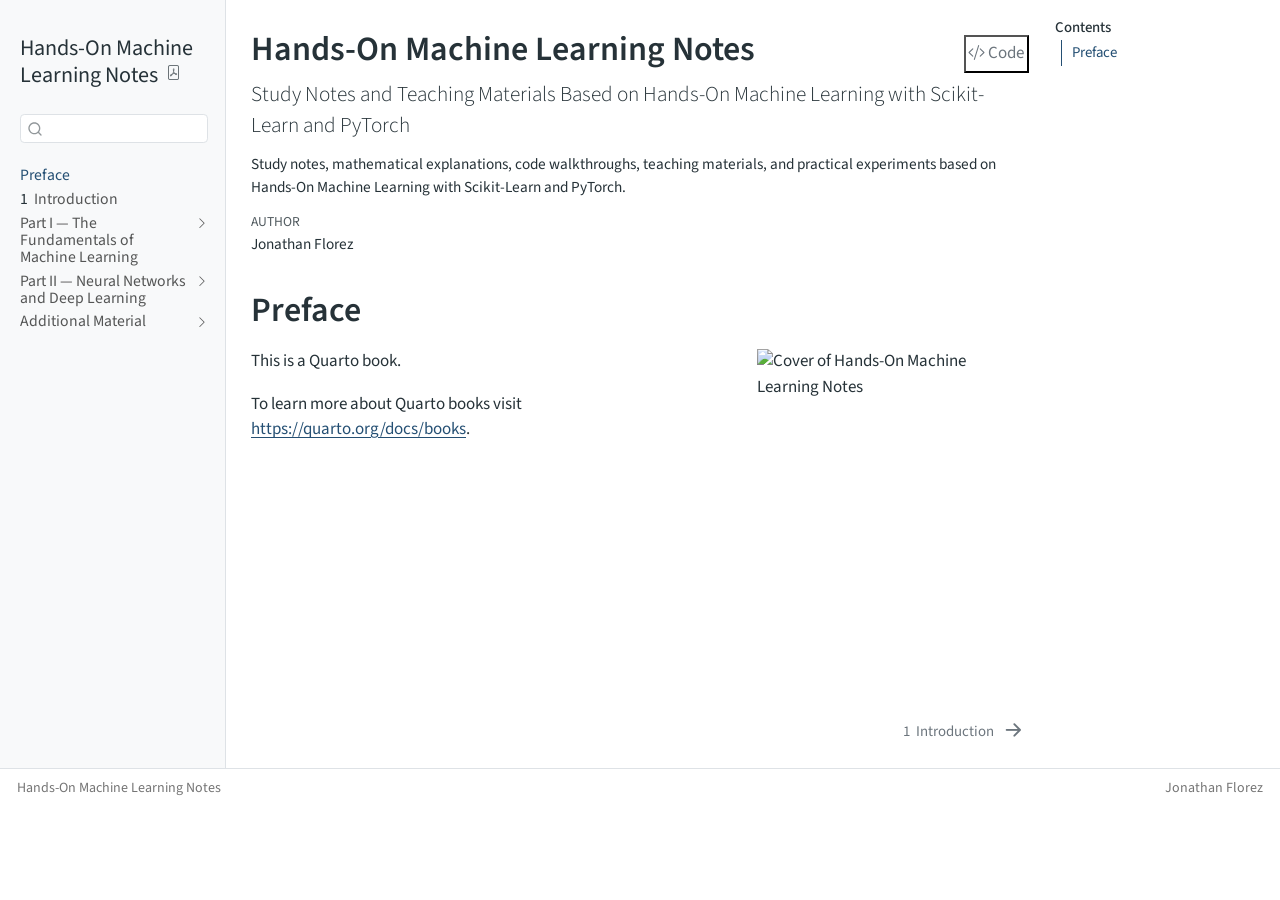
==== index.html @ a28f9dca "Built site for gh-pages" ====
<!DOCTYPE html>
<html xmlns="http://www.w3.org/1999/xhtml" lang="en" xml:lang="en"><head>

<meta charset="utf-8">
<meta name="generator" content="quarto-1.9.38">

<meta name="viewport" content="width=device-width, initial-scale=1.0, user-scalable=yes">

<meta name="author" content="Jonathan Florez">
<meta name="description" content="Study notes, mathematical explanations, code walkthroughs, teaching materials, and practical experiments based on Hands-On Machine Learning with Scikit-Learn and PyTorch.">

<title>Hands-On Machine Learning Notes</title>
<style>
/* Default styles provided by pandoc.
** See https://pandoc.org/MANUAL.html#variables-for-html for config info.
*/
code{white-space: pre-wrap;}
span.smallcaps{font-variant: small-caps;}
div.columns{display: flex; gap: min(4vw, 1.5em);}
div.column{flex: auto; overflow-x: auto;}
div.hanging-indent{margin-left: 1.5em; text-indent: -1.5em;}
ul.task-list{list-style: none;}
ul.task-list li input[type="checkbox"] {
  width: 0.8em;
  margin: 0 0.8em 0.2em -1em; /* quarto-specific, see https://github.com/quarto-dev/quarto-cli/issues/4556 */ 
  vertical-align: middle;
}
/* CSS for syntax highlighting */
html { -webkit-text-size-adjust: 100%; }
pre > code.sourceCode { white-space: pre; position: relative; }
pre > code.sourceCode > span { display: inline-block; line-height: 1.25; }
pre > code.sourceCode > span:empty { height: 1.2em; }
.sourceCode { overflow: visible; }
code.sourceCode > span { color: inherit; text-decoration: inherit; }
div.sourceCode { margin: 1em 0; }
pre.sourceCode { margin: 0; }
@media screen {
div.sourceCode { overflow: auto; }
}
@media print {
pre > code.sourceCode { white-space: pre-wrap; }
pre > code.sourceCode > span { text-indent: -5em; padding-left: 5em; }
}
pre.numberSource code
  { counter-reset: source-line 0; }
pre.numberSource code > span
  { position: relative; left: -4em; counter-increment: source-line; }
pre.numberSource code > span > a:first-child::before
  { content: counter(source-line);
    position: relative; left: -1em; text-align: right; vertical-align: baseline;
    border: none; display: inline-block;
    -webkit-touch-callout: none; -webkit-user-select: none;
    -khtml-user-select: none; -moz-user-select: none;
    -ms-user-select: none; user-select: none;
    padding: 0 4px; width: 4em;
  }
pre.numberSource { margin-left: 3em;  padding-left: 4px; }
div.sourceCode
  {   }
@media screen {
pre > code.sourceCode > span > a:first-child::before { text-decoration: underline; }
}
</style>


<script src="site_libs/quarto-nav/quarto-nav.js"></script>
<script src="site_libs/quarto-nav/headroom.min.js"></script>
<script src="site_libs/clipboard/clipboard.min.js"></script>
<script src="site_libs/quarto-search/autocomplete.umd.js"></script>
<script src="site_libs/quarto-search/fuse.min.js"></script>
<script src="site_libs/quarto-search/quarto-search.js"></script>
<meta name="quarto:offset" content="./">
<link href="./preface.html" rel="next">
<script src="site_libs/quarto-html/quarto.js" type="module"></script>
<script src="site_libs/quarto-html/tabsets/tabsets.js" type="module"></script>
<script src="site_libs/quarto-html/popper.min.js"></script>
<script src="site_libs/quarto-html/tippy.umd.min.js"></script>
<script src="site_libs/quarto-html/anchor.min.js"></script>
<link href="site_libs/quarto-html/tippy.css" rel="stylesheet">
<link href="site_libs/quarto-html/quarto-syntax-highlighting-de63f62b328812d8e578a4d74e282472.css" rel="stylesheet" id="quarto-text-highlighting-styles">
<script src="site_libs/bootstrap/bootstrap.min.js"></script>
<link href="site_libs/bootstrap/bootstrap-icons.css" rel="stylesheet">
<link href="site_libs/bootstrap/bootstrap-eea4ffc5c29678cb416254c3143483fd.min.css" rel="stylesheet" append-hash="true" id="quarto-bootstrap" data-mode="light">
<script id="quarto-search-options" type="application/json">{
  "location": "sidebar",
  "copy-button": false,
  "collapse-after": 3,
  "panel-placement": "start",
  "type": "textbox",
  "limit": 20,
  "keyboard-shortcut": [
    "f",
    "/",
    "s"
  ],
  "language": {
    "search-no-results-text": "No results",
    "search-matching-documents-text": "matching documents",
    "search-copy-link-title": "Copy link to search",
    "search-hide-matches-text": "Hide additional matches",
    "search-more-match-text": "more match in this document",
    "search-more-matches-text": "more matches in this document",
    "search-clear-button-title": "Clear",
    "search-text-placeholder": "",
    "search-detached-cancel-button-title": "Cancel",
    "search-submit-button-title": "Submit",
    "search-label": "Search"
  }
}</script>
<style>html{ scroll-behavior: smooth; }</style>


</head>

<body class="nav-sidebar docked quarto-light">

<div id="quarto-search-results"></div>
  <header id="quarto-header" class="headroom fixed-top">
  <nav class="quarto-secondary-nav">
    <div class="container-fluid d-flex">
      <button type="button" class="quarto-btn-toggle btn" data-bs-toggle="collapse" role="button" data-bs-target=".quarto-sidebar-collapse-item" aria-controls="quarto-sidebar" aria-expanded="false" aria-label="Toggle sidebar navigation" onclick="if (window.quartoToggleHeadroom) { window.quartoToggleHeadroom(); }">
        <i class="bi bi-layout-text-sidebar-reverse"></i>
      </button>
        <nav class="quarto-page-breadcrumbs" aria-label="breadcrumb"><ol class="breadcrumb"><li class="breadcrumb-item"><a href="./index.html">Preface</a></li></ol></nav>
        <a class="flex-grow-1" role="navigation" data-bs-toggle="collapse" data-bs-target=".quarto-sidebar-collapse-item" aria-controls="quarto-sidebar" aria-expanded="false" aria-label="Toggle sidebar navigation" onclick="if (window.quartoToggleHeadroom) { window.quartoToggleHeadroom(); }">      
        </a>
      <button type="button" class="btn quarto-search-button" aria-label="Search" onclick="window.quartoOpenSearch();">
        <i class="bi bi-search"></i>
      </button>
    </div>
  </nav>
</header>
<!-- content -->
<div id="quarto-content" class="quarto-container page-columns page-rows-contents page-layout-article">
<!-- sidebar -->
  <nav id="quarto-sidebar" class="sidebar collapse collapse-horizontal quarto-sidebar-collapse-item sidebar-navigation docked overflow-auto">
    <div class="pt-lg-2 mt-2 text-left sidebar-header">
    <div class="sidebar-title mb-0 py-0">
      <a href="./">Hands-On Machine Learning Notes</a> 
        <div class="sidebar-tools-main">
    <a href="./machine-learning-I.pdf" title="Download PDF" class="quarto-navigation-tool px-1" aria-label="Download PDF"><i class="bi bi-file-pdf"></i></a>
</div>
    </div>
      </div>
        <div class="mt-2 flex-shrink-0 align-items-center">
        <div class="sidebar-search">
        <div id="quarto-search" class="" title="Search"></div>
        </div>
        </div>
    <div class="sidebar-menu-container"> 
    <ul class="list-unstyled mt-1">
        <li class="sidebar-item">
  <div class="sidebar-item-container"> 
  <a href="./index.html" class="sidebar-item-text sidebar-link active">
 <span class="menu-text">Preface</span></a>
  </div>
</li>
        <li class="sidebar-item">
  <div class="sidebar-item-container"> 
  <a href="./preface.html" class="sidebar-item-text sidebar-link">
 <span class="menu-text"><span class="chapter-number">1</span>&nbsp; <span class="chapter-title">Introduction</span></span></a>
  </div>
</li>
        <li class="sidebar-item sidebar-item-section">
      <div class="sidebar-item-container"> 
            <a class="sidebar-item-text sidebar-link text-start collapsed" data-bs-toggle="collapse" data-bs-target="#quarto-sidebar-section-1" role="navigation" aria-expanded="false">
 <span class="menu-text">Part I — The Fundamentals of Machine Learning</span></a>
          <a class="sidebar-item-toggle text-start collapsed" data-bs-toggle="collapse" data-bs-target="#quarto-sidebar-section-1" role="navigation" aria-expanded="false" aria-label="Toggle section">
            <i class="bi bi-chevron-right ms-2"></i>
          </a> 
      </div>
      <ul id="quarto-sidebar-section-1" class="collapse list-unstyled sidebar-section depth1 ">  
          <li class="sidebar-item">
  <div class="sidebar-item-container"> 
  <a href="./chapters/chapter01.html" class="sidebar-item-text sidebar-link">
 <span class="menu-text"><span class="chapter-number">2</span>&nbsp; <span class="chapter-title">chapter01.html</span></span></a>
  </div>
</li>
          <li class="sidebar-item">
  <div class="sidebar-item-container"> 
  <a href="./chapters/chapter02.html" class="sidebar-item-text sidebar-link">
 <span class="menu-text"><span class="chapter-number">3</span>&nbsp; <span class="chapter-title">chapter02.html</span></span></a>
  </div>
</li>
          <li class="sidebar-item">
  <div class="sidebar-item-container"> 
  <a href="./chapters/chapter03.html" class="sidebar-item-text sidebar-link">
 <span class="menu-text"><span class="chapter-number">4</span>&nbsp; <span class="chapter-title">Chapter – Classification</span></span></a>
  </div>
</li>
          <li class="sidebar-item">
  <div class="sidebar-item-container"> 
  <a href="./chapters/chapter04.html" class="sidebar-item-text sidebar-link">
 <span class="menu-text"><span class="chapter-number">5</span>&nbsp; <span class="chapter-title">Chapter – Training Models</span></span></a>
  </div>
</li>
          <li class="sidebar-item">
  <div class="sidebar-item-container"> 
  <a href="./chapters/chapter05.html" class="sidebar-item-text sidebar-link">
 <span class="menu-text"><span class="chapter-number">6</span>&nbsp; <span class="chapter-title">Chapter – Support Vector Machines</span></span></a>
  </div>
</li>
          <li class="sidebar-item">
  <div class="sidebar-item-container"> 
  <a href="./chapters/chapter06.html" class="sidebar-item-text sidebar-link">
 <span class="menu-text"><span class="chapter-number">7</span>&nbsp; <span class="chapter-title">Chapter – Decision Trees</span></span></a>
  </div>
</li>
      </ul>
  </li>
        <li class="sidebar-item sidebar-item-section">
      <div class="sidebar-item-container"> 
            <a class="sidebar-item-text sidebar-link text-start collapsed" data-bs-toggle="collapse" data-bs-target="#quarto-sidebar-section-2" role="navigation" aria-expanded="false">
 <span class="menu-text">Part II — Neural Networks and Deep Learning</span></a>
          <a class="sidebar-item-toggle text-start collapsed" data-bs-toggle="collapse" data-bs-target="#quarto-sidebar-section-2" role="navigation" aria-expanded="false" aria-label="Toggle section">
            <i class="bi bi-chevron-right ms-2"></i>
          </a> 
      </div>
      <ul id="quarto-sidebar-section-2" class="collapse list-unstyled sidebar-section depth1 ">  
          <li class="sidebar-item">
  <div class="sidebar-item-container"> 
  <a href="./chapters/chapter09.html" class="sidebar-item-text sidebar-link">
 <span class="menu-text"><span class="chapter-number">8</span>&nbsp; <span class="chapter-title">Logistic and Softmax Regression</span></span></a>
  </div>
</li>
      </ul>
  </li>
        <li class="sidebar-item sidebar-item-section">
      <div class="sidebar-item-container"> 
            <a class="sidebar-item-text sidebar-link text-start collapsed" data-bs-toggle="collapse" data-bs-target="#quarto-sidebar-section-3" role="navigation" aria-expanded="false">
 <span class="menu-text">Additional Material</span></a>
          <a class="sidebar-item-toggle text-start collapsed" data-bs-toggle="collapse" data-bs-target="#quarto-sidebar-section-3" role="navigation" aria-expanded="false" aria-label="Toggle section">
            <i class="bi bi-chevron-right ms-2"></i>
          </a> 
      </div>
      <ul id="quarto-sidebar-section-3" class="collapse list-unstyled sidebar-section depth1 ">  
          <li class="sidebar-item">
  <div class="sidebar-item-container"> 
  <a href="./appendix.html" class="sidebar-item-text sidebar-link">
 <span class="menu-text"><span class="chapter-number">9</span>&nbsp; <span class="chapter-title">Summary</span></span></a>
  </div>
</li>
          <li class="sidebar-item">
  <div class="sidebar-item-container"> 
  <a href="./references.html" class="sidebar-item-text sidebar-link">
 <span class="menu-text">References</span></a>
  </div>
</li>
      </ul>
  </li>
    </ul>
    </div>
</nav>
<div id="quarto-sidebar-glass" class="quarto-sidebar-collapse-item" data-bs-toggle="collapse" data-bs-target=".quarto-sidebar-collapse-item"></div>
<!-- margin-sidebar -->
    <div id="quarto-margin-sidebar" class="sidebar margin-sidebar">
        <nav id="TOC" role="doc-toc" class="toc-active">
    <h2 id="toc-title">Contents</h2>
   
  <ul>
  <li><a href="#preface" id="toc-preface" class="nav-link active" data-scroll-target="#preface">Preface</a></li>
  </ul>
</nav>
    </div>
<!-- main -->
<main class="content" id="quarto-document-content">

<header id="title-block-header" class="quarto-title-block default">
<div class="quarto-title">
<div class="quarto-title-block"><div><h1 class="title">Hands-On Machine Learning Notes</h1><button type="button" class="btn code-tools-button" id="quarto-code-tools-source"><i class="bi"></i> Code</button></div></div>
<p class="subtitle lead">Study Notes and Teaching Materials Based on Hands-On Machine Learning with Scikit-Learn and PyTorch</p>
</div>

<div>
  <div class="description">
    <p>Study notes, mathematical explanations, code walkthroughs, teaching materials, and practical experiments based on Hands-On Machine Learning with Scikit-Learn and PyTorch.</p>
  </div>
</div>


<div class="quarto-title-meta">

    <div>
    <div class="quarto-title-meta-heading">Author</div>
    <div class="quarto-title-meta-contents">
             <p>Jonathan Florez </p>
          </div>
  </div>
    
  
    
  </div>
  


</header>



<section id="preface" class="level1 unnumbered">
<h1 class="unnumbered">Preface</h1><p><img src="cover.png" title="Hands-On Machine Learning Notes" class="quarto-cover-image nolightbox img-fluid" alt="Cover of Hands-On Machine Learning Notes"></p>
<p>This is a Quarto book.</p>
<p>To learn more about Quarto books visit <a href="https://quarto.org/docs/books" class="uri">https://quarto.org/docs/books</a>.</p>


<!-- -->

</section>

</main> <!-- /main -->
<script id="quarto-html-after-body" type="application/javascript">
  window.document.addEventListener("DOMContentLoaded", function (event) {
    const icon = "";
    const anchorJS = new window.AnchorJS();
    anchorJS.options = {
      placement: 'right',
      icon: icon
    };
    anchorJS.add('.anchored');
    const isCodeAnnotation = (el) => {
      for (const clz of el.classList) {
        if (clz.startsWith('code-annotation-')) {                     
          return true;
        }
      }
      return false;
    }
    const onCopySuccess = function(e) {
      // button target
      const button = e.trigger;
      // don't keep focus
      button.blur();
      // flash "checked"
      button.classList.add('code-copy-button-checked');
      var currentTitle = button.getAttribute("title");
      button.setAttribute("title", "Copied!");
      let tooltip;
      if (window.bootstrap) {
        button.setAttribute("data-bs-toggle", "tooltip");
        button.setAttribute("data-bs-placement", "left");
        button.setAttribute("data-bs-title", "Copied!");
        tooltip = new bootstrap.Tooltip(button, 
          { trigger: "manual", 
            customClass: "code-copy-button-tooltip",
            offset: [0, -8]});
        tooltip.show();    
      }
      setTimeout(function() {
        if (tooltip) {
          tooltip.hide();
          button.removeAttribute("data-bs-title");
          button.removeAttribute("data-bs-toggle");
          button.removeAttribute("data-bs-placement");
        }
        button.setAttribute("title", currentTitle);
        button.classList.remove('code-copy-button-checked');
      }, 1000);
      // clear code selection
      e.clearSelection();
    }
    const getTextToCopy = function(trigger) {
      const outerScaffold = trigger.parentElement.cloneNode(true);
      const codeEl = outerScaffold.querySelector('code');
      for (const childEl of codeEl.children) {
        if (isCodeAnnotation(childEl)) {
          childEl.remove();
        }
      }
      return codeEl.innerText;
    }
    const clipboard = new window.ClipboardJS('.code-copy-button:not([data-in-quarto-modal])', {
      text: getTextToCopy
    });
    clipboard.on('success', onCopySuccess);
    if (window.document.getElementById('quarto-embedded-source-code-modal')) {
      const clipboardModal = new window.ClipboardJS('.code-copy-button[data-in-quarto-modal]', {
        text: getTextToCopy,
        container: window.document.getElementById('quarto-embedded-source-code-modal')
      });
      clipboardModal.on('success', onCopySuccess);
    }
    const viewSource = window.document.getElementById('quarto-view-source') ||
                       window.document.getElementById('quarto-code-tools-source');
    if (viewSource) {
      const sourceUrl = viewSource.getAttribute("data-quarto-source-url");
      viewSource.addEventListener("click", function(e) {
        if (sourceUrl) {
          // rstudio viewer pane
          if (/\bcapabilities=\b/.test(window.location)) {
            window.open(sourceUrl);
          } else {
            window.location.href = sourceUrl;
          }
        } else {
          const modal = new bootstrap.Modal(document.getElementById('quarto-embedded-source-code-modal'));
          modal.show();
        }
        return false;
      });
    }
    function toggleCodeHandler(show) {
      return function(e) {
        const detailsSrc = window.document.querySelectorAll(".cell > details > .sourceCode");
        for (let i=0; i<detailsSrc.length; i++) {
          const details = detailsSrc[i].parentElement;
          if (show) {
            details.open = true;
          } else {
            details.removeAttribute("open");
          }
        }
        const cellCodeDivs = window.document.querySelectorAll(".cell > .sourceCode");
        const fromCls = show ? "hidden" : "unhidden";
        const toCls = show ? "unhidden" : "hidden";
        for (let i=0; i<cellCodeDivs.length; i++) {
          const codeDiv = cellCodeDivs[i];
          if (codeDiv.classList.contains(fromCls)) {
            codeDiv.classList.remove(fromCls);
            codeDiv.classList.add(toCls);
          } 
        }
        return false;
      }
    }
    const hideAllCode = window.document.getElementById("quarto-hide-all-code");
    if (hideAllCode) {
      hideAllCode.addEventListener("click", toggleCodeHandler(false));
    }
    const showAllCode = window.document.getElementById("quarto-show-all-code");
    if (showAllCode) {
      showAllCode.addEventListener("click", toggleCodeHandler(true));
    }
      var localhostRegex = new RegExp(/^(?:http|https):\/\/localhost\:?[0-9]*\//);
      var mailtoRegex = new RegExp(/^mailto:/);
        var filterRegex = new RegExp('/' + window.location.host + '/');
      var isInternal = (href) => {
          return filterRegex.test(href) || localhostRegex.test(href) || mailtoRegex.test(href);
      }
      // Inspect non-navigation links and adorn them if external
     var links = window.document.querySelectorAll('a[href]:not(.nav-link):not(.navbar-brand):not(.toc-action):not(.sidebar-link):not(.sidebar-item-toggle):not(.pagination-link):not(.no-external):not([aria-hidden]):not(.dropdown-item):not(.quarto-navigation-tool):not(.about-link)');
      for (var i=0; i<links.length; i++) {
        const link = links[i];
        if (!isInternal(link.href)) {
          // undo the damage that might have been done by quarto-nav.js in the case of
          // links that we want to consider external
          if (link.dataset.originalHref !== undefined) {
            link.href = link.dataset.originalHref;
          }
            // target, if specified
            link.setAttribute("target", "_blank");
            if (link.getAttribute("rel") === null) {
              link.setAttribute("rel", "noopener");
            }
        }
      }
    function tippyHover(el, contentFn, onTriggerFn, onUntriggerFn) {
      const config = {
        allowHTML: true,
        maxWidth: 500,
        delay: 100,
        arrow: false,
        appendTo: function(el) {
            return el.parentElement;
        },
        interactive: true,
        interactiveBorder: 10,
        theme: 'quarto',
        placement: 'bottom-start',
      };
      if (contentFn) {
        config.content = contentFn;
      }
      if (onTriggerFn) {
        config.onTrigger = onTriggerFn;
      }
      if (onUntriggerFn) {
        config.onUntrigger = onUntriggerFn;
      }
      window.tippy(el, config); 
    }
    const noterefs = window.document.querySelectorAll('a[role="doc-noteref"]');
    for (var i=0; i<noterefs.length; i++) {
      const ref = noterefs[i];
      tippyHover(ref, function() {
        // use id or data attribute instead here
        let href = ref.getAttribute('data-footnote-href') || ref.getAttribute('href');
        try { href = new URL(href).hash; } catch {}
        const id = href.replace(/^#\/?/, "");
        const note = window.document.getElementById(id);
        if (note) {
          return note.innerHTML;
        } else {
          return "";
        }
      });
    }
    const xrefs = window.document.querySelectorAll('a.quarto-xref');
    const processXRef = (id, note) => {
      // Strip column container classes
      const stripColumnClz = (el) => {
        el.classList.remove("page-full", "page-columns");
        if (el.children) {
          for (const child of el.children) {
            stripColumnClz(child);
          }
        }
      }
      stripColumnClz(note)
      if (id === null || id.startsWith('sec-')) {
        // Special case sections, only their first couple elements
        const container = document.createElement("div");
        if (note.children && note.children.length > 2) {
          container.appendChild(note.children[0].cloneNode(true));
          for (let i = 1; i < note.children.length; i++) {
            const child = note.children[i];
            if (child.tagName === "P" && child.innerText === "") {
              continue;
            } else {
              container.appendChild(child.cloneNode(true));
              break;
            }
          }
          if (window.Quarto?.typesetMath) {
            window.Quarto.typesetMath(container);
          }
          return container.innerHTML
        } else {
          if (window.Quarto?.typesetMath) {
            window.Quarto.typesetMath(note);
          }
          return note.innerHTML;
        }
      } else {
        // Remove any anchor links if they are present
        const anchorLink = note.querySelector('a.anchorjs-link');
        if (anchorLink) {
          anchorLink.remove();
        }
        if (window.Quarto?.typesetMath) {
          window.Quarto.typesetMath(note);
        }
        if (note.classList.contains("callout")) {
          return note.outerHTML;
        } else {
          return note.innerHTML;
        }
      }
    }
    for (var i=0; i<xrefs.length; i++) {
      const xref = xrefs[i];
      tippyHover(xref, undefined, function(instance) {
        instance.disable();
        let url = xref.getAttribute('href');
        let hash = undefined; 
        if (url.startsWith('#')) {
          hash = url;
        } else {
          try { hash = new URL(url).hash; } catch {}
        }
        if (hash) {
          const id = hash.replace(/^#\/?/, "");
          const note = window.document.getElementById(id);
          if (note !== null) {
            try {
              const html = processXRef(id, note.cloneNode(true));
              instance.setContent(html);
            } finally {
              instance.enable();
              instance.show();
            }
          } else {
            // See if we can fetch this
            fetch(url.split('#')[0])
            .then(res => res.text())
            .then(html => {
              const parser = new DOMParser();
              const htmlDoc = parser.parseFromString(html, "text/html");
              const note = htmlDoc.getElementById(id);
              if (note !== null) {
                const html = processXRef(id, note);
                instance.setContent(html);
              } 
            }).finally(() => {
              instance.enable();
              instance.show();
            });
          }
        } else {
          // See if we can fetch a full url (with no hash to target)
          // This is a special case and we should probably do some content thinning / targeting
          fetch(url)
          .then(res => res.text())
          .then(html => {
            const parser = new DOMParser();
            const htmlDoc = parser.parseFromString(html, "text/html");
            const note = htmlDoc.querySelector('main.content');
            if (note !== null) {
              // This should only happen for chapter cross references
              // (since there is no id in the URL)
              // remove the first header
              if (note.children.length > 0 && note.children[0].tagName === "HEADER") {
                note.children[0].remove();
              }
              const html = processXRef(null, note);
              instance.setContent(html);
            } 
          }).finally(() => {
            instance.enable();
            instance.show();
          });
        }
      }, function(instance) {
      });
    }
        let selectedAnnoteEl;
        const selectorForAnnotation = ( cell, annotation) => {
          let cellAttr = 'data-code-cell="' + cell + '"';
          let lineAttr = 'data-code-annotation="' +  annotation + '"';
          const selector = 'span[' + cellAttr + '][' + lineAttr + ']';
          return selector;
        }
        const selectCodeLines = (annoteEl) => {
          const doc = window.document;
          const targetCell = annoteEl.getAttribute("data-target-cell");
          const targetAnnotation = annoteEl.getAttribute("data-target-annotation");
          const annoteSpan = window.document.querySelector(selectorForAnnotation(targetCell, targetAnnotation));
          const lines = annoteSpan.getAttribute("data-code-lines").split(",");
          const lineIds = lines.map((line) => {
            return targetCell + "-" + line;
          })
          let top = null;
          let height = null;
          let parent = null;
          if (lineIds.length > 0) {
              //compute the position of the single el (top and bottom and make a div)
              const el = window.document.getElementById(lineIds[0]);
              top = el.offsetTop;
              height = el.offsetHeight;
              parent = el.parentElement.parentElement;
            if (lineIds.length > 1) {
              const lastEl = window.document.getElementById(lineIds[lineIds.length - 1]);
              const bottom = lastEl.offsetTop + lastEl.offsetHeight;
              height = bottom - top;
            }
            if (top !== null && height !== null && parent !== null) {
              // cook up a div (if necessary) and position it 
              let div = window.document.getElementById("code-annotation-line-highlight");
              if (div === null) {
                div = window.document.createElement("div");
                div.setAttribute("id", "code-annotation-line-highlight");
                div.style.position = 'absolute';
                parent.appendChild(div);
              }
              div.style.top = top - 2 + "px";
              div.style.height = height + 4 + "px";
              div.style.left = 0;
              let gutterDiv = window.document.getElementById("code-annotation-line-highlight-gutter");
              if (gutterDiv === null) {
                gutterDiv = window.document.createElement("div");
                gutterDiv.setAttribute("id", "code-annotation-line-highlight-gutter");
                gutterDiv.style.position = 'absolute';
                const codeCell = window.document.getElementById(targetCell);
                const gutter = codeCell.querySelector('.code-annotation-gutter');
                gutter.appendChild(gutterDiv);
              }
              gutterDiv.style.top = top - 2 + "px";
              gutterDiv.style.height = height + 4 + "px";
            }
            selectedAnnoteEl = annoteEl;
          }
        };
        const unselectCodeLines = () => {
          const elementsIds = ["code-annotation-line-highlight", "code-annotation-line-highlight-gutter"];
          elementsIds.forEach((elId) => {
            const div = window.document.getElementById(elId);
            if (div) {
              div.remove();
            }
          });
          selectedAnnoteEl = undefined;
        };
          // Handle positioning of the toggle
      window.addEventListener(
        "resize",
        throttle(() => {
          elRect = undefined;
          if (selectedAnnoteEl) {
            selectCodeLines(selectedAnnoteEl);
          }
        }, 10)
      );
      function throttle(fn, ms) {
      let throttle = false;
      let timer;
        return (...args) => {
          if(!throttle) { // first call gets through
              fn.apply(this, args);
              throttle = true;
          } else { // all the others get throttled
              if(timer) clearTimeout(timer); // cancel #2
              timer = setTimeout(() => {
                fn.apply(this, args);
                timer = throttle = false;
              }, ms);
          }
        };
      }
        // Attach click handler to the DT
        const annoteDls = window.document.querySelectorAll('dt[data-target-cell]');
        for (const annoteDlNode of annoteDls) {
          annoteDlNode.addEventListener('click', (event) => {
            const clickedEl = event.target;
            if (clickedEl !== selectedAnnoteEl) {
              unselectCodeLines();
              const activeEl = window.document.querySelector('dt[data-target-cell].code-annotation-active');
              if (activeEl) {
                activeEl.classList.remove('code-annotation-active');
              }
              selectCodeLines(clickedEl);
              clickedEl.classList.add('code-annotation-active');
            } else {
              // Unselect the line
              unselectCodeLines();
              clickedEl.classList.remove('code-annotation-active');
            }
          });
        }
    const findCites = (el) => {
      const parentEl = el.parentElement;
      if (parentEl) {
        const cites = parentEl.dataset.cites;
        if (cites) {
          return {
            el,
            cites: cites.split(' ')
          };
        } else {
          return findCites(el.parentElement)
        }
      } else {
        return undefined;
      }
    };
    var bibliorefs = window.document.querySelectorAll('a[role="doc-biblioref"]');
    for (var i=0; i<bibliorefs.length; i++) {
      const ref = bibliorefs[i];
      const citeInfo = findCites(ref);
      if (citeInfo) {
        tippyHover(citeInfo.el, function() {
          var popup = window.document.createElement('div');
          citeInfo.cites.forEach(function(cite) {
            var citeDiv = window.document.createElement('div');
            citeDiv.classList.add('hanging-indent');
            citeDiv.classList.add('csl-entry');
            var biblioDiv = window.document.getElementById('ref-' + cite);
            if (biblioDiv) {
              citeDiv.innerHTML = biblioDiv.innerHTML;
            }
            popup.appendChild(citeDiv);
          });
          return popup.innerHTML;
        });
      }
    }
  });
  </script>
<nav class="page-navigation">
  <div class="nav-page nav-page-previous">
  </div>
  <div class="nav-page nav-page-next">
      <a href="./preface.html" class="pagination-link" aria-label="Introduction">
        <span class="nav-page-text"><span class="chapter-number">1</span>&nbsp; <span class="chapter-title">Introduction</span></span> <i class="bi bi-arrow-right-short"></i>
      </a>
  </div>
</nav><div class="modal fade" id="quarto-embedded-source-code-modal" tabindex="-1" aria-labelledby="quarto-embedded-source-code-modal-label" aria-hidden="true"><div class="modal-dialog modal-dialog-scrollable"><div class="modal-content"><div class="modal-header"><h5 class="modal-title" id="quarto-embedded-source-code-modal-label">Source Code</h5><button class="btn-close" data-bs-dismiss="modal"></button></div><div class="modal-body"><div class="">
<div class="code-copy-outer-scaffold"><div class="sourceCode" id="cb1" data-shortcodes="false"><pre class="sourceCode markdown code-with-copy"><code class="sourceCode markdown"><span id="cb1-1"><a href="#cb1-1" aria-hidden="true" tabindex="-1"></a><span class="fu"># Preface {.unnumbered}</span></span>
<span id="cb1-2"><a href="#cb1-2" aria-hidden="true" tabindex="-1"></a></span>
<span id="cb1-3"><a href="#cb1-3" aria-hidden="true" tabindex="-1"></a>This is a Quarto book.</span>
<span id="cb1-4"><a href="#cb1-4" aria-hidden="true" tabindex="-1"></a></span>
<span id="cb1-5"><a href="#cb1-5" aria-hidden="true" tabindex="-1"></a>To learn more about Quarto books visit <span class="ot">&lt;https://quarto.org/docs/books&gt;</span>.</span></code></pre></div><button title="Copy to Clipboard" class="code-copy-button" data-in-quarto-modal=""><i class="bi"></i></button></div>
</div></div></div></div></div>
</div> <!-- /content -->
<footer class="footer">
  <div class="nav-footer">
    <div class="nav-footer-left">
<p>Hands-On Machine Learning Notes</p>
</div>   
    <div class="nav-footer-center">
      &nbsp;
    </div>
    <div class="nav-footer-right">
<p>Jonathan Florez</p>
</div>
  </div>
</footer>




<script src="site_libs/quarto-html/zenscroll-min.js"></script>
</body></html>
---- site_libs/quarto-html/tippy.css ----
.tippy-box[data-animation=fade][data-state=hidden]{opacity:0}[data-tippy-root]{max-width:calc(100vw - 10px)}.tippy-box{position:relative;background-color:#333;color:#fff;border-radius:4px;font-size:14px;line-height:1.4;white-space:normal;outline:0;transition-property:transform,visibility,opacity}.tippy-box[data-placement^=top]>.tippy-arrow{bottom:0}.tippy-box[data-placement^=top]>.tippy-arrow:before{bottom:-7px;left:0;border-width:8px 8px 0;border-top-color:initial;transform-origin:center top}.tippy-box[data-placement^=bottom]>.tippy-arrow{top:0}.tippy-box[data-placement^=bottom]>.tippy-arrow:before{top:-7px;left:0;border-width:0 8px 8px;border-bottom-color:initial;transform-origin:center bottom}.tippy-box[data-placement^=left]>.tippy-arrow{right:0}.tippy-box[data-placement^=left]>.tippy-arrow:before{border-width:8px 0 8px 8px;border-left-color:initial;right:-7px;transform-origin:center left}.tippy-box[data-placement^=right]>.tippy-arrow{left:0}.tippy-box[data-placement^=right]>.tippy-arrow:before{left:-7px;border-width:8px 8px 8px 0;border-right-color:initial;transform-origin:center right}.tippy-box[data-inertia][data-state=visible]{transition-timing-function:cubic-bezier(.54,1.5,.38,1.11)}.tippy-arrow{width:16px;height:16px;color:#333}.tippy-arrow:before{content:"";position:absolute;border-color:transparent;border-style:solid}.tippy-content{position:relative;padding:5px 9px;z-index:1}
---- site_libs/quarto-html/quarto-syntax-highlighting-de63f62b328812d8e578a4d74e282472.css ----
/* quarto syntax highlight colors */
:root {
  --quarto-hl-al-color: #ff5555;
  --quarto-hl-an-color: #6a737d;
  --quarto-hl-at-color: #d73a49;
  --quarto-hl-bn-color: #005cc5;
  --quarto-hl-bu-color: #d73a49;
  --quarto-hl-ch-color: #032f62;
  --quarto-hl-co-color: #6a737d;
  --quarto-hl-cv-color: #6a737d;
  --quarto-hl-cn-color: #005cc5;
  --quarto-hl-cf-color: #d73a49;
  --quarto-hl-dt-color: #d73a49;
  --quarto-hl-dv-color: #005cc5;
  --quarto-hl-do-color: #6a737d;
  --quarto-hl-er-color: #ff5555;
  --quarto-hl-ex-color: #d73a49;
  --quarto-hl-fl-color: #005cc5;
  --quarto-hl-fu-color: #6f42c1;
  --quarto-hl-im-color: #032f62;
  --quarto-hl-in-color: #6a737d;
  --quarto-hl-kw-color: #d73a49;
  --quarto-hl-op-color: #24292e;
  --quarto-hl-pp-color: #d73a49;
  --quarto-hl-re-color: #6a737d;
  --quarto-hl-sc-color: #005cc5;
  --quarto-hl-ss-color: #032f62;
  --quarto-hl-st-color: #032f62;
  --quarto-hl-va-color: #e36209;
  --quarto-hl-vs-color: #032f62;
  --quarto-hl-wa-color: #ff5555;
}

/* other quarto variables */
:root {
  --quarto-font-monospace: SFMono-Regular, Menlo, Monaco, Consolas, "Liberation Mono", "Courier New", monospace;
}

/* syntax highlight based on Pandoc's rules */
pre > code.sourceCode > span {
  color: #24292e;
}

code.sourceCode > span {
  color: #24292e;
}

div.sourceCode,
div.sourceCode pre.sourceCode {
  color: #24292e;
}

/* Normal */
code span {
  color: #24292e;
}

/* Alert */
code span.al {
  font-weight: bold;
  color: #ff5555;
}

/* Annotation */
code span.an {
  color: #6a737d;
}

/* Attribute */
code span.at {
  color: #d73a49;
}

/* BaseN */
code span.bn {
  color: #005cc5;
}

/* BuiltIn */
code span.bu {
  color: #d73a49;
}

/* ControlFlow */
code span.cf {
  color: #d73a49;
}

/* Char */
code span.ch {
  color: #032f62;
}

/* Constant */
code span.cn {
  color: #005cc5;
}

/* Comment */
code span.co {
  color: #6a737d;
}

/* CommentVar */
code span.cv {
  color: #6a737d;
}

/* Documentation */
code span.do {
  color: #6a737d;
}

/* DataType */
code span.dt {
  color: #d73a49;
}

/* DecVal */
code span.dv {
  color: #005cc5;
}

/* Error */
code span.er {
  color: #ff5555;
  text-decoration: underline;
}

/* Extension */
code span.ex {
  font-weight: bold;
  color: #d73a49;
}

/* Float */
code span.fl {
  color: #005cc5;
}

/* Function */
code span.fu {
  color: #6f42c1;
}

/* Import */
code span.im {
  color: #032f62;
}

/* Information */
code span.in {
  color: #6a737d;
}

/* Keyword */
code span.kw {
  color: #d73a49;
}

/* Operator */
code span.op {
  color: #24292e;
}

/* Preprocessor */
code span.pp {
  color: #d73a49;
}

/* RegionMarker */
code span.re {
  color: #6a737d;
}

/* SpecialChar */
code span.sc {
  color: #005cc5;
}

/* SpecialString */
code span.ss {
  color: #032f62;
}

/* String */
code span.st {
  color: #032f62;
}

/* Variable */
code span.va {
  color: #e36209;
}

/* VerbatimString */
code span.vs {
  color: #032f62;
}

/* Warning */
code span.wa {
  color: #ff5555;
}

.prevent-inlining {
  content: "</";
}

/*# sourceMappingURL=e073dde7d9be180d5cbafa952671d6f8.css.map */
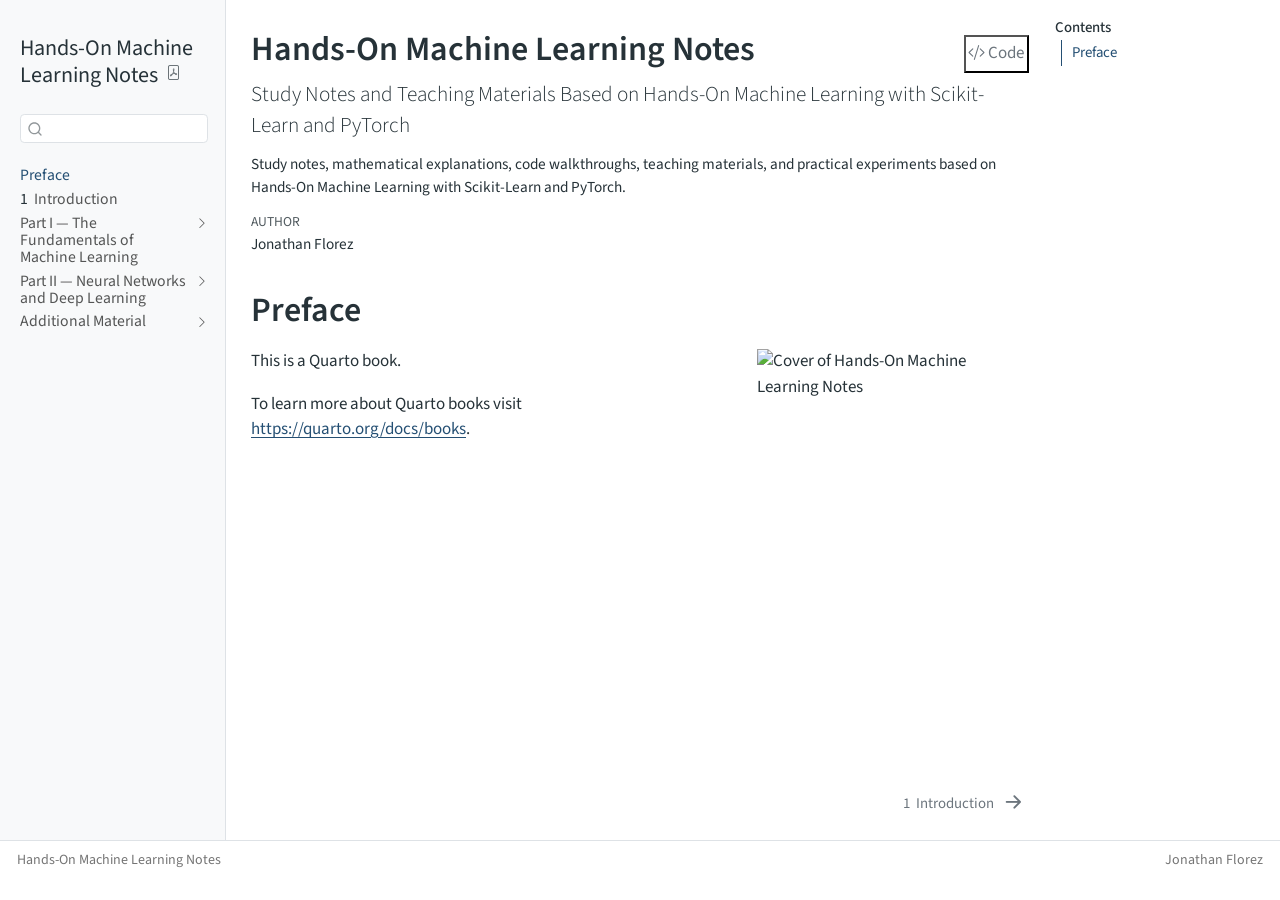
==== commit 9fada391: "deploy: f0658c5c17a241cbdaadb9152560baef6813b34c" ====
--- a/index.html
+++ b/index.html
@@ -2,7 +2,7 @@
 <html xmlns="http://www.w3.org/1999/xhtml" lang="en" xml:lang="en"><head>
 
 <meta charset="utf-8">
-<meta name="generator" content="quarto-1.9.38">
+<meta name="generator" content="quarto-1.10.18">
 
 <meta name="viewport" content="width=device-width, initial-scale=1.0, user-scalable=yes">
 
@@ -14,10 +14,13 @@
 /* Default styles provided by pandoc.
 ** See https://pandoc.org/MANUAL.html#variables-for-html for config info.
 */
-code{white-space: pre-wrap;}
 span.smallcaps{font-variant: small-caps;}
-div.columns{display: flex; gap: min(4vw, 1.5em);}
-div.column{flex: auto; overflow-x: auto;}
+div.columns{display: flex; gap: 1.5em;}
+div.column{flex: auto;}
+@media screen {
+div.columns{gap: min(4vw, 1.5em);}
+div.column{overflow-x: auto;}
+}
 div.hanging-indent{margin-left: 1.5em; text-indent: -1.5em;}
 ul.task-list{list-style: none;}
 ul.task-list li input[type="checkbox"] {
@@ -77,10 +80,10 @@
 <script src="site_libs/quarto-html/tippy.umd.min.js"></script>
 <script src="site_libs/quarto-html/anchor.min.js"></script>
 <link href="site_libs/quarto-html/tippy.css" rel="stylesheet">
-<link href="site_libs/quarto-html/quarto-syntax-highlighting-de63f62b328812d8e578a4d74e282472.css" rel="stylesheet" id="quarto-text-highlighting-styles">
+<link href="site_libs/quarto-html/quarto-syntax-highlighting-bb62276ab45c84d9efd712f51ff97b5a.css" rel="stylesheet" id="quarto-text-highlighting-styles">
 <script src="site_libs/bootstrap/bootstrap.min.js"></script>
 <link href="site_libs/bootstrap/bootstrap-icons.css" rel="stylesheet">
-<link href="site_libs/bootstrap/bootstrap-eea4ffc5c29678cb416254c3143483fd.min.css" rel="stylesheet" append-hash="true" id="quarto-bootstrap" data-mode="light">
+<link href="site_libs/bootstrap/bootstrap-35e12838b3858477dc270c01a19d2f7e.min.css" rel="stylesheet" append-hash="true" id="quarto-bootstrap" data-mode="light">
 <script id="quarto-search-options" type="application/json">{
   "location": "sidebar",
   "copy-button": false,
@@ -400,16 +403,16 @@
     }
     function toggleCodeHandler(show) {
       return function(e) {
-        const detailsSrc = window.document.querySelectorAll(".cell > details > .sourceCode");
-        for (let i=0; i<detailsSrc.length; i++) {
-          const details = detailsSrc[i].parentElement;
+        const cellDetails = window.document.querySelectorAll(".cell details.code-fold");
+        for (let i=0; i<cellDetails.length; i++) {
+          const details = cellDetails[i];
           if (show) {
             details.open = true;
           } else {
             details.removeAttribute("open");
           }
         }
-        const cellCodeDivs = window.document.querySelectorAll(".cell > .sourceCode");
+        const cellCodeDivs = window.document.querySelectorAll(".cell div.sourceCode.cell-code");
         const fromCls = show ? "hidden" : "unhidden";
         const toCls = show ? "unhidden" : "hidden";
         for (let i=0; i<cellCodeDivs.length; i++) {
--- a/site_libs/quarto-html/quarto-syntax-highlighting-bb62276ab45c84d9efd712f51ff97b5a.css
+++ b/site_libs/quarto-html/quarto-syntax-highlighting-bb62276ab45c84d9efd712f51ff97b5a.css
@@ -0,0 +1,210 @@
+/* quarto syntax highlight colors */
+:root {
+  --quarto-hl-al-color: #ff5555;
+  --quarto-hl-an-color: #6a737d;
+  --quarto-hl-at-color: #d73a49;
+  --quarto-hl-bn-color: #005cc5;
+  --quarto-hl-bu-color: #d73a49;
+  --quarto-hl-ch-color: #032f62;
+  --quarto-hl-co-color: #6a737d;
+  --quarto-hl-cv-color: #6a737d;
+  --quarto-hl-cn-color: #005cc5;
+  --quarto-hl-cf-color: #d73a49;
+  --quarto-hl-dt-color: #d73a49;
+  --quarto-hl-dv-color: #005cc5;
+  --quarto-hl-do-color: #6a737d;
+  --quarto-hl-er-color: #ff5555;
+  --quarto-hl-ex-color: #d73a49;
+  --quarto-hl-fl-color: #005cc5;
+  --quarto-hl-fu-color: #6f42c1;
+  --quarto-hl-im-color: #032f62;
+  --quarto-hl-in-color: #6a737d;
+  --quarto-hl-kw-color: #d73a49;
+  --quarto-hl-op-color: #24292e;
+  --quarto-hl-pp-color: #d73a49;
+  --quarto-hl-re-color: #6a737d;
+  --quarto-hl-sc-color: #005cc5;
+  --quarto-hl-ss-color: #032f62;
+  --quarto-hl-st-color: #032f62;
+  --quarto-hl-va-color: #e36209;
+  --quarto-hl-vs-color: #032f62;
+  --quarto-hl-wa-color: #ff5555;
+}
+
+/* other quarto variables */
+:root {
+  --quarto-font-monospace: SFMono-Regular, Menlo, Monaco, Consolas, "Liberation Mono", "Courier New", monospace;
+}
+
+/* syntax highlight based on Pandoc's rules */
+pre > code.sourceCode > span {
+  color: #24292e;
+}
+
+code.sourceCode > span {
+  color: #24292e;
+}
+
+div.sourceCode,
+div.sourceCode pre.sourceCode {
+  color: #24292e;
+}
+
+/* Normal */
+code span {
+  color: #24292e;
+}
+
+/* Alert */
+code span.al {
+  font-weight: bold;
+  color: #ff5555;
+}
+
+/* Annotation */
+code span.an {
+  color: #6a737d;
+}
+
+/* Attribute */
+code span.at {
+  color: #d73a49;
+}
+
+/* BaseN */
+code span.bn {
+  color: #005cc5;
+}
+
+/* BuiltIn */
+code span.bu {
+  color: #d73a49;
+}
+
+/* ControlFlow */
+code span.cf {
+  color: #d73a49;
+}
+
+/* Char */
+code span.ch {
+  color: #032f62;
+}
+
+/* Constant */
+code span.cn {
+  color: #005cc5;
+}
+
+/* Comment */
+code span.co {
+  color: #6a737d;
+}
+
+/* CommentVar */
+code span.cv {
+  color: #6a737d;
+}
+
+/* Documentation */
+code span.do {
+  color: #6a737d;
+}
+
+/* DataType */
+code span.dt {
+  color: #d73a49;
+}
+
+/* DecVal */
+code span.dv {
+  color: #005cc5;
+}
+
+/* Error */
+code span.er {
+  color: #ff5555;
+  text-decoration: underline;
+}
+
+/* Extension */
+code span.ex {
+  font-weight: bold;
+  color: #d73a49;
+}
+
+/* Float */
+code span.fl {
+  color: #005cc5;
+}
+
+/* Function */
+code span.fu {
+  color: #6f42c1;
+}
+
+/* Import */
+code span.im {
+  color: #032f62;
+}
+
+/* Information */
+code span.in {
+  color: #6a737d;
+}
+
+/* Keyword */
+code span.kw {
+  color: #d73a49;
+}
+
+/* Operator */
+code span.op {
+  color: #24292e;
+}
+
+/* Preprocessor */
+code span.pp {
+  color: #d73a49;
+}
+
+/* RegionMarker */
+code span.re {
+  color: #6a737d;
+}
+
+/* SpecialChar */
+code span.sc {
+  color: #005cc5;
+}
+
+/* SpecialString */
+code span.ss {
+  color: #032f62;
+}
+
+/* String */
+code span.st {
+  color: #032f62;
+}
+
+/* Variable */
+code span.va {
+  color: #e36209;
+}
+
+/* VerbatimString */
+code span.vs {
+  color: #032f62;
+}
+
+/* Warning */
+code span.wa {
+  color: #ff5555;
+}
+
+.prevent-inlining {
+  content: "</";
+}
+
+/*# sourceMappingURL=9fff47f1860eaa1c7b80d8cbc12525ed.css.map */
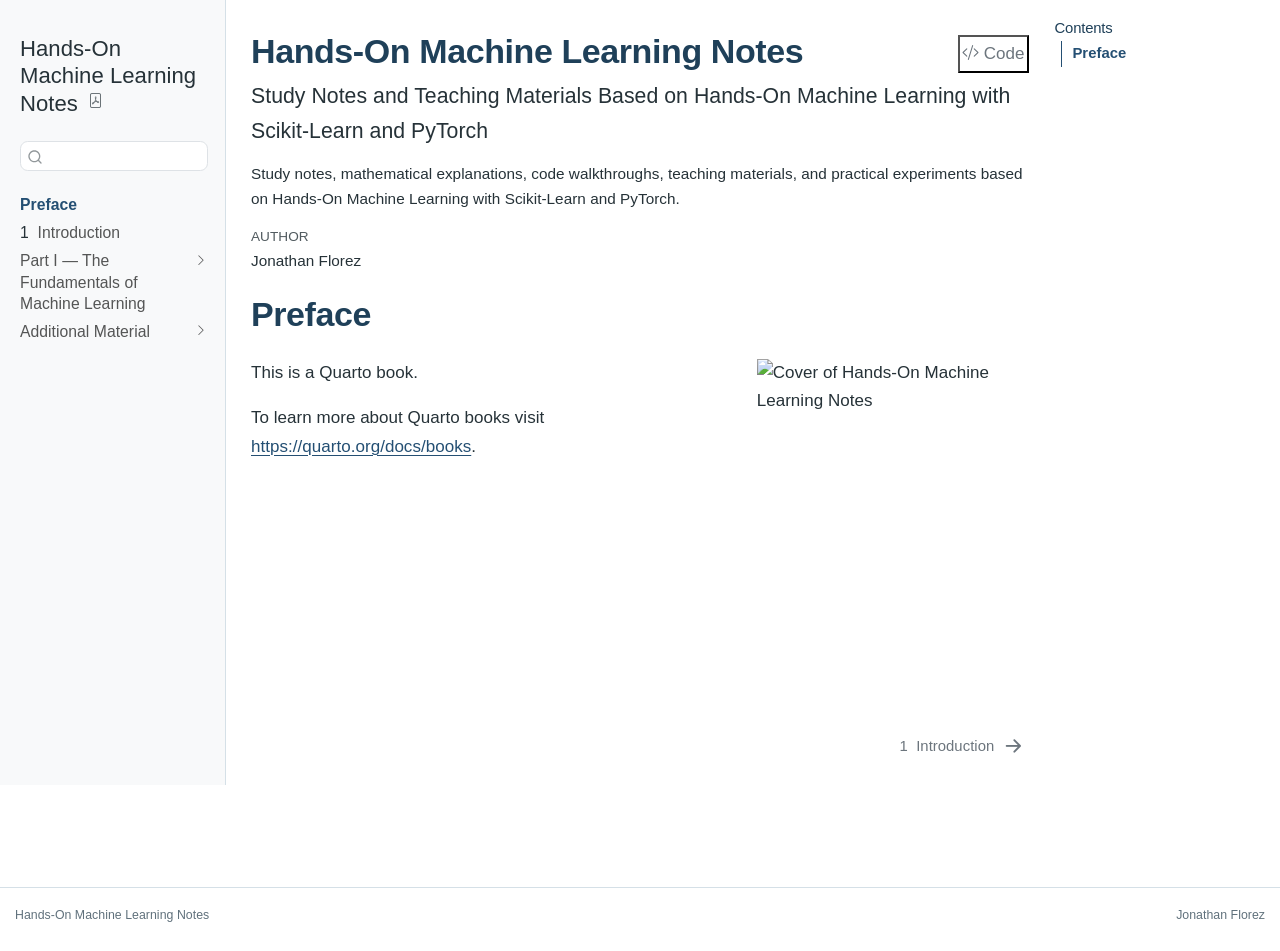
==== commit 5bb2faf3: "deploy: 97191b73142e38d18d8e05b134ec86868542d359" ====
--- a/index.html
+++ b/index.html
@@ -80,10 +80,10 @@
 <script src="site_libs/quarto-html/tippy.umd.min.js"></script>
 <script src="site_libs/quarto-html/anchor.min.js"></script>
 <link href="site_libs/quarto-html/tippy.css" rel="stylesheet">
-<link href="site_libs/quarto-html/quarto-syntax-highlighting-bb62276ab45c84d9efd712f51ff97b5a.css" rel="stylesheet" id="quarto-text-highlighting-styles">
+<link href="site_libs/quarto-html/quarto-syntax-highlighting-3fee61de2b36a07911a09d94e160f21d.css" rel="stylesheet" id="quarto-text-highlighting-styles">
 <script src="site_libs/bootstrap/bootstrap.min.js"></script>
 <link href="site_libs/bootstrap/bootstrap-icons.css" rel="stylesheet">
-<link href="site_libs/bootstrap/bootstrap-35e12838b3858477dc270c01a19d2f7e.min.css" rel="stylesheet" append-hash="true" id="quarto-bootstrap" data-mode="light">
+<link href="site_libs/bootstrap/bootstrap-11d5da5dd170807488ce70e5f0c90fc1.min.css" rel="stylesheet" append-hash="true" id="quarto-bootstrap" data-mode="light">
 <script id="quarto-search-options" type="application/json">{
   "location": "sidebar",
   "copy-button": false,
@@ -209,12 +209,30 @@
  <span class="menu-text"><span class="chapter-number">7</span>&nbsp; <span class="chapter-title">Chapter – Decision Trees</span></span></a>
   </div>
 </li>
+          <li class="sidebar-item">
+  <div class="sidebar-item-container"> 
+  <a href="./chapters/chapter07.html" class="sidebar-item-text sidebar-link">
+ <span class="menu-text"><span class="chapter-number">8</span>&nbsp; <span class="chapter-title">Chapter – Nearest Neighbors</span></span></a>
+  </div>
+</li>
+          <li class="sidebar-item">
+  <div class="sidebar-item-container"> 
+  <a href="./chapters/chapter08.html" class="sidebar-item-text sidebar-link">
+ <span class="menu-text"><span class="chapter-number">9</span>&nbsp; <span class="chapter-title">Chapter – Naive Bayes</span></span></a>
+  </div>
+</li>
+          <li class="sidebar-item">
+  <div class="sidebar-item-container"> 
+  <a href="./chapters/chapter09.html" class="sidebar-item-text sidebar-link">
+ <span class="menu-text"><span class="chapter-number">10</span>&nbsp; <span class="chapter-title">Chapter – Ensemble Learning and Random Forests</span></span></a>
+  </div>
+</li>
       </ul>
   </li>
         <li class="sidebar-item sidebar-item-section">
       <div class="sidebar-item-container"> 
             <a class="sidebar-item-text sidebar-link text-start collapsed" data-bs-toggle="collapse" data-bs-target="#quarto-sidebar-section-2" role="navigation" aria-expanded="false">
- <span class="menu-text">Part II — Neural Networks and Deep Learning</span></a>
+ <span class="menu-text">Additional Material</span></a>
           <a class="sidebar-item-toggle text-start collapsed" data-bs-toggle="collapse" data-bs-target="#quarto-sidebar-section-2" role="navigation" aria-expanded="false" aria-label="Toggle section">
             <i class="bi bi-chevron-right ms-2"></i>
           </a> 
@@ -222,25 +240,8 @@
       <ul id="quarto-sidebar-section-2" class="collapse list-unstyled sidebar-section depth1 ">  
           <li class="sidebar-item">
   <div class="sidebar-item-container"> 
-  <a href="./chapters/chapter09.html" class="sidebar-item-text sidebar-link">
- <span class="menu-text"><span class="chapter-number">8</span>&nbsp; <span class="chapter-title">Logistic and Softmax Regression</span></span></a>
-  </div>
-</li>
-      </ul>
-  </li>
-        <li class="sidebar-item sidebar-item-section">
-      <div class="sidebar-item-container"> 
-            <a class="sidebar-item-text sidebar-link text-start collapsed" data-bs-toggle="collapse" data-bs-target="#quarto-sidebar-section-3" role="navigation" aria-expanded="false">
- <span class="menu-text">Additional Material</span></a>
-          <a class="sidebar-item-toggle text-start collapsed" data-bs-toggle="collapse" data-bs-target="#quarto-sidebar-section-3" role="navigation" aria-expanded="false" aria-label="Toggle section">
-            <i class="bi bi-chevron-right ms-2"></i>
-          </a> 
-      </div>
-      <ul id="quarto-sidebar-section-3" class="collapse list-unstyled sidebar-section depth1 ">  
-          <li class="sidebar-item">
-  <div class="sidebar-item-container"> 
   <a href="./appendix.html" class="sidebar-item-text sidebar-link">
- <span class="menu-text"><span class="chapter-number">9</span>&nbsp; <span class="chapter-title">Summary</span></span></a>
+ <span class="menu-text"><span class="chapter-number">11</span>&nbsp; <span class="chapter-title">Summary</span></span></a>
   </div>
 </li>
           <li class="sidebar-item">
--- a/site_libs/quarto-html/quarto-syntax-highlighting-3fee61de2b36a07911a09d94e160f21d.css
+++ b/site_libs/quarto-html/quarto-syntax-highlighting-3fee61de2b36a07911a09d94e160f21d.css
@@ -0,0 +1,210 @@
+/* quarto syntax highlight colors */
+:root {
+  --quarto-hl-al-color: #ff5555;
+  --quarto-hl-an-color: #6a737d;
+  --quarto-hl-at-color: #d73a49;
+  --quarto-hl-bn-color: #005cc5;
+  --quarto-hl-bu-color: #d73a49;
+  --quarto-hl-ch-color: #032f62;
+  --quarto-hl-co-color: #6a737d;
+  --quarto-hl-cv-color: #6a737d;
+  --quarto-hl-cn-color: #005cc5;
+  --quarto-hl-cf-color: #d73a49;
+  --quarto-hl-dt-color: #d73a49;
+  --quarto-hl-dv-color: #005cc5;
+  --quarto-hl-do-color: #6a737d;
+  --quarto-hl-er-color: #ff5555;
+  --quarto-hl-ex-color: #d73a49;
+  --quarto-hl-fl-color: #005cc5;
+  --quarto-hl-fu-color: #6f42c1;
+  --quarto-hl-im-color: #032f62;
+  --quarto-hl-in-color: #6a737d;
+  --quarto-hl-kw-color: #d73a49;
+  --quarto-hl-op-color: #24292e;
+  --quarto-hl-pp-color: #d73a49;
+  --quarto-hl-re-color: #6a737d;
+  --quarto-hl-sc-color: #005cc5;
+  --quarto-hl-ss-color: #032f62;
+  --quarto-hl-st-color: #032f62;
+  --quarto-hl-va-color: #e36209;
+  --quarto-hl-vs-color: #032f62;
+  --quarto-hl-wa-color: #ff5555;
+}
+
+/* other quarto variables */
+:root {
+  --quarto-font-monospace: "SFMono-Regular", Menlo, Monaco, Consolas, "Liberation Mono", monospace;
+}
+
+/* syntax highlight based on Pandoc's rules */
+pre > code.sourceCode > span {
+  color: #24292e;
+}
+
+code.sourceCode > span {
+  color: #24292e;
+}
+
+div.sourceCode,
+div.sourceCode pre.sourceCode {
+  color: #24292e;
+}
+
+/* Normal */
+code span {
+  color: #24292e;
+}
+
+/* Alert */
+code span.al {
+  font-weight: bold;
+  color: #ff5555;
+}
+
+/* Annotation */
+code span.an {
+  color: #6a737d;
+}
+
+/* Attribute */
+code span.at {
+  color: #d73a49;
+}
+
+/* BaseN */
+code span.bn {
+  color: #005cc5;
+}
+
+/* BuiltIn */
+code span.bu {
+  color: #d73a49;
+}
+
+/* ControlFlow */
+code span.cf {
+  color: #d73a49;
+}
+
+/* Char */
+code span.ch {
+  color: #032f62;
+}
+
+/* Constant */
+code span.cn {
+  color: #005cc5;
+}
+
+/* Comment */
+code span.co {
+  color: #6a737d;
+}
+
+/* CommentVar */
+code span.cv {
+  color: #6a737d;
+}
+
+/* Documentation */
+code span.do {
+  color: #6a737d;
+}
+
+/* DataType */
+code span.dt {
+  color: #d73a49;
+}
+
+/* DecVal */
+code span.dv {
+  color: #005cc5;
+}
+
+/* Error */
+code span.er {
+  color: #ff5555;
+  text-decoration: underline;
+}
+
+/* Extension */
+code span.ex {
+  font-weight: bold;
+  color: #d73a49;
+}
+
+/* Float */
+code span.fl {
+  color: #005cc5;
+}
+
+/* Function */
+code span.fu {
+  color: #6f42c1;
+}
+
+/* Import */
+code span.im {
+  color: #032f62;
+}
+
+/* Information */
+code span.in {
+  color: #6a737d;
+}
+
+/* Keyword */
+code span.kw {
+  color: #d73a49;
+}
+
+/* Operator */
+code span.op {
+  color: #24292e;
+}
+
+/* Preprocessor */
+code span.pp {
+  color: #d73a49;
+}
+
+/* RegionMarker */
+code span.re {
+  color: #6a737d;
+}
+
+/* SpecialChar */
+code span.sc {
+  color: #005cc5;
+}
+
+/* SpecialString */
+code span.ss {
+  color: #032f62;
+}
+
+/* String */
+code span.st {
+  color: #032f62;
+}
+
+/* Variable */
+code span.va {
+  color: #e36209;
+}
+
+/* VerbatimString */
+code span.vs {
+  color: #032f62;
+}
+
+/* Warning */
+code span.wa {
+  color: #ff5555;
+}
+
+.prevent-inlining {
+  content: "</";
+}
+
+/*# sourceMappingURL=4f6bd312473db6af0261599f70bb2a99.css.map */
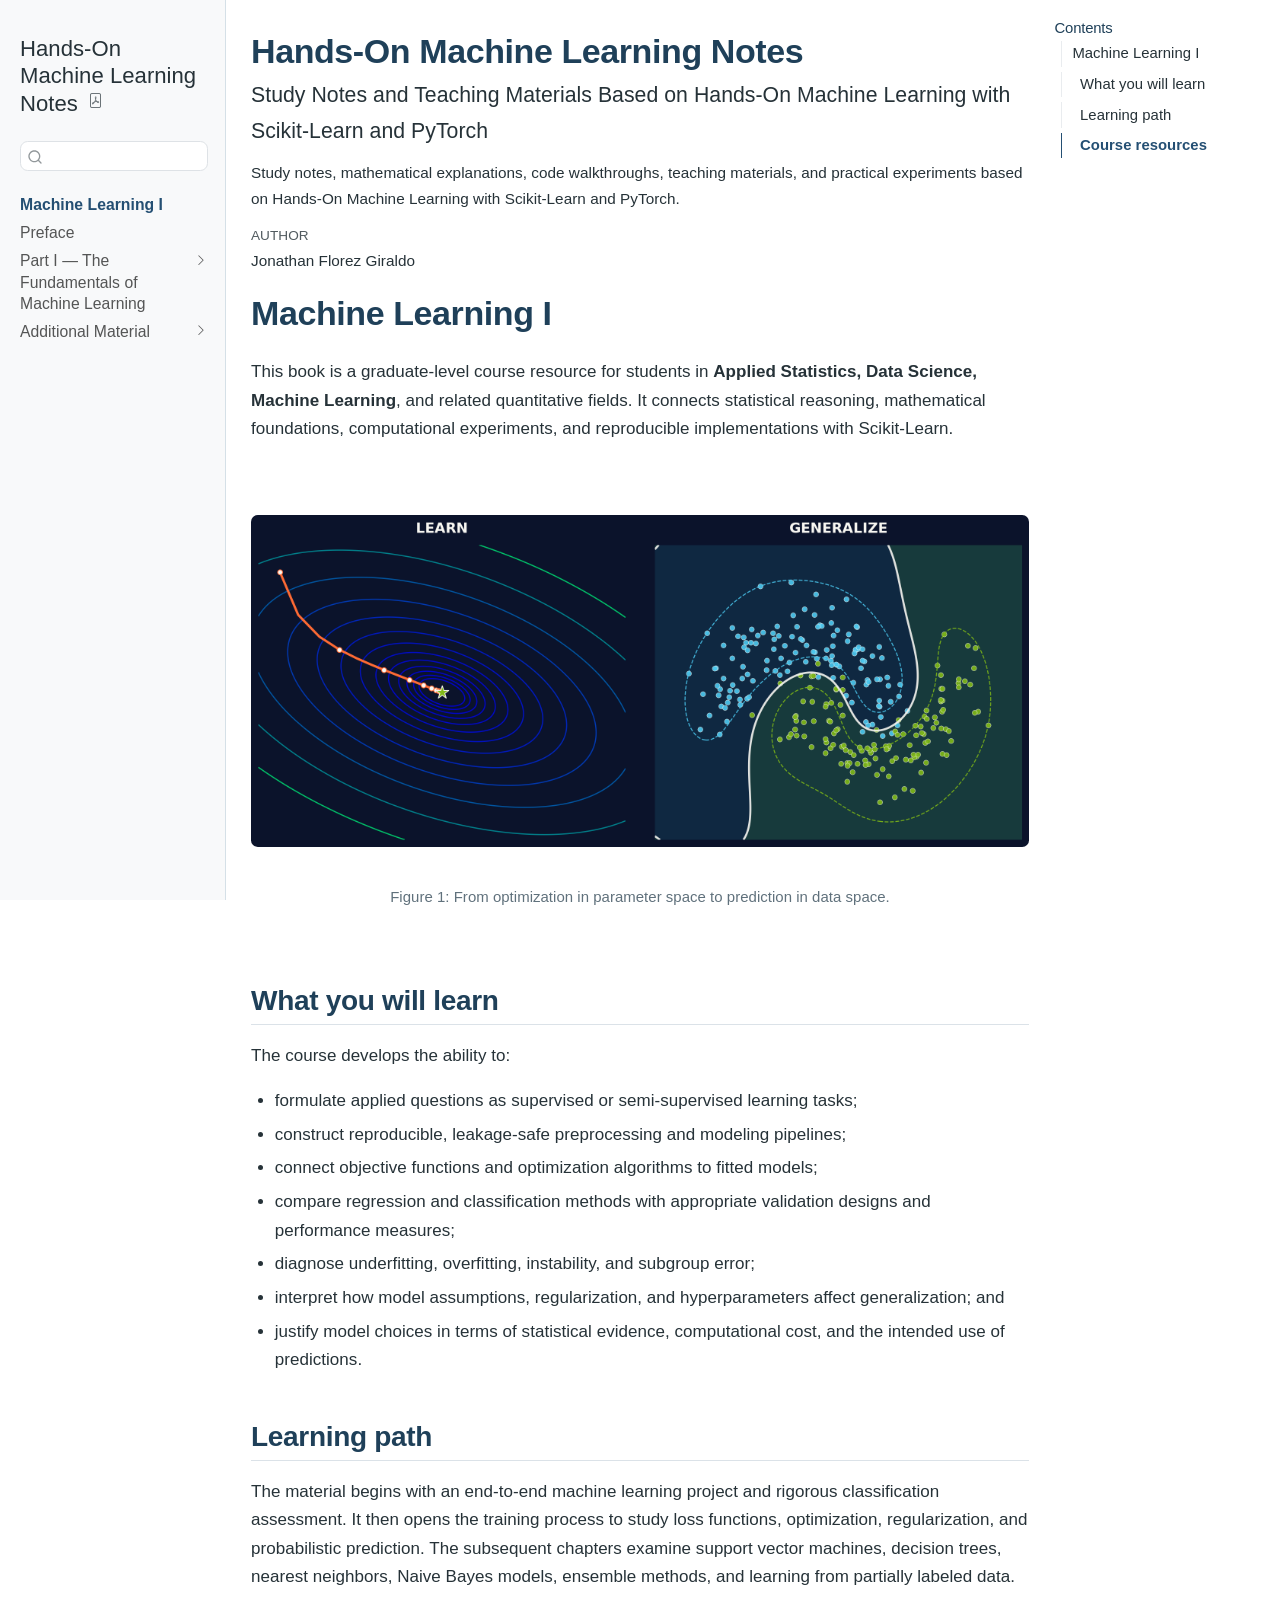
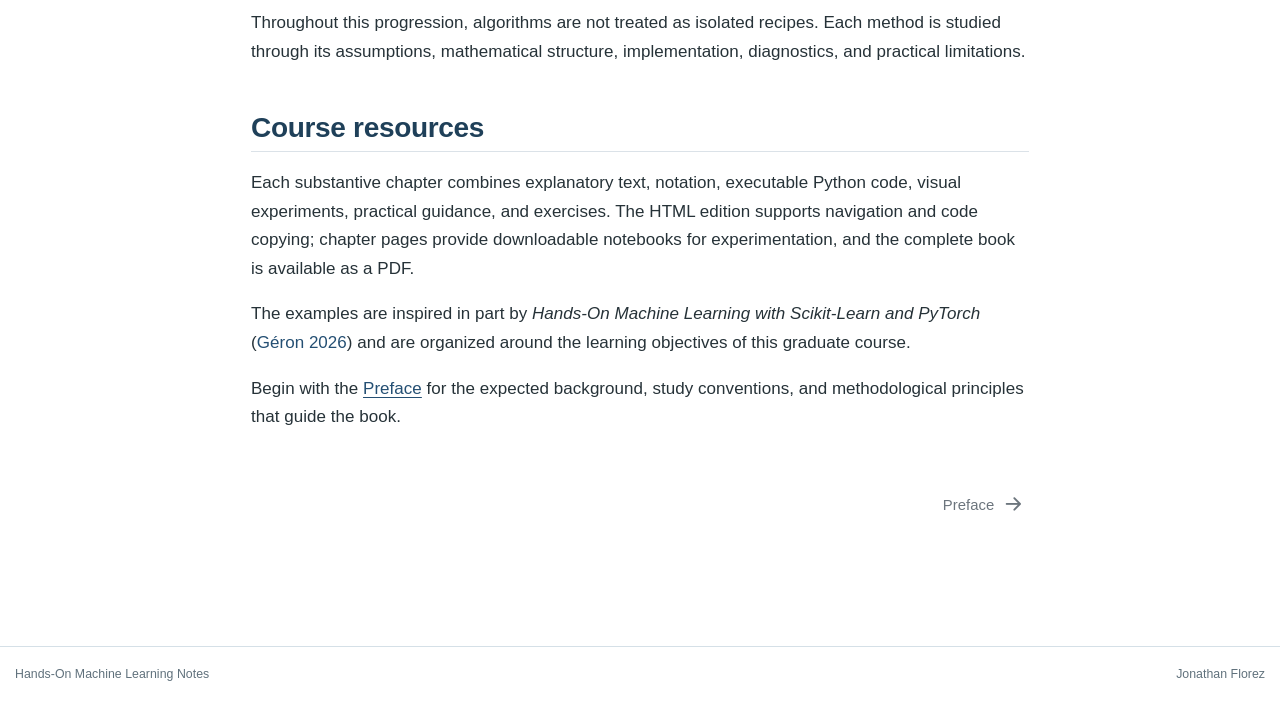
==== commit 49a8b75f: "deploy: a9cbcdf5eaab33d425d1187ebd1a6fa69a3ae1f6" ====
--- a/index.html
+++ b/index.html
@@ -6,7 +6,7 @@
 
 <meta name="viewport" content="width=device-width, initial-scale=1.0, user-scalable=yes">
 
-<meta name="author" content="Jonathan Florez">
+<meta name="author" content="Jonathan Florez Giraldo">
 <meta name="description" content="Study notes, mathematical explanations, code walkthroughs, teaching materials, and practical experiments based on Hands-On Machine Learning with Scikit-Learn and PyTorch.">
 
 <title>Hands-On Machine Learning Notes</title>
@@ -28,42 +28,26 @@
   margin: 0 0.8em 0.2em -1em; /* quarto-specific, see https://github.com/quarto-dev/quarto-cli/issues/4556 */ 
   vertical-align: middle;
 }
-/* CSS for syntax highlighting */
-html { -webkit-text-size-adjust: 100%; }
-pre > code.sourceCode { white-space: pre; position: relative; }
-pre > code.sourceCode > span { display: inline-block; line-height: 1.25; }
-pre > code.sourceCode > span:empty { height: 1.2em; }
-.sourceCode { overflow: visible; }
-code.sourceCode > span { color: inherit; text-decoration: inherit; }
-div.sourceCode { margin: 1em 0; }
-pre.sourceCode { margin: 0; }
-@media screen {
-div.sourceCode { overflow: auto; }
+/* CSS for citations */
+div.csl-bib-body { }
+div.csl-entry {
+  clear: both;
 }
-@media print {
-pre > code.sourceCode { white-space: pre-wrap; }
-pre > code.sourceCode > span { text-indent: -5em; padding-left: 5em; }
+.hanging-indent div.csl-entry {
+  margin-left:2em;
+  text-indent:-2em;
 }
-pre.numberSource code
-  { counter-reset: source-line 0; }
-pre.numberSource code > span
-  { position: relative; left: -4em; counter-increment: source-line; }
-pre.numberSource code > span > a:first-child::before
-  { content: counter(source-line);
-    position: relative; left: -1em; text-align: right; vertical-align: baseline;
-    border: none; display: inline-block;
-    -webkit-touch-callout: none; -webkit-user-select: none;
-    -khtml-user-select: none; -moz-user-select: none;
-    -ms-user-select: none; user-select: none;
-    padding: 0 4px; width: 4em;
-  }
-pre.numberSource { margin-left: 3em;  padding-left: 4px; }
-div.sourceCode
-  {   }
-@media screen {
-pre > code.sourceCode > span > a:first-child::before { text-decoration: underline; }
+div.csl-left-margin {
+  min-width:2em;
+  float:left;
 }
-</style>
+div.csl-right-inline {
+  margin-left:2em;
+  padding-left:1em;
+}
+div.csl-indent {
+  margin-left: 2em;
+}</style>
 
 
 <script src="site_libs/quarto-nav/quarto-nav.js"></script>
@@ -124,7 +108,7 @@
       <button type="button" class="quarto-btn-toggle btn" data-bs-toggle="collapse" role="button" data-bs-target=".quarto-sidebar-collapse-item" aria-controls="quarto-sidebar" aria-expanded="false" aria-label="Toggle sidebar navigation" onclick="if (window.quartoToggleHeadroom) { window.quartoToggleHeadroom(); }">
         <i class="bi bi-layout-text-sidebar-reverse"></i>
       </button>
-        <nav class="quarto-page-breadcrumbs" aria-label="breadcrumb"><ol class="breadcrumb"><li class="breadcrumb-item"><a href="./index.html">Preface</a></li></ol></nav>
+        <nav class="quarto-page-breadcrumbs" aria-label="breadcrumb"><ol class="breadcrumb"><li class="breadcrumb-item"><a href="./index.html">Machine Learning I</a></li></ol></nav>
         <a class="flex-grow-1" role="navigation" data-bs-toggle="collapse" data-bs-target=".quarto-sidebar-collapse-item" aria-controls="quarto-sidebar" aria-expanded="false" aria-label="Toggle sidebar navigation" onclick="if (window.quartoToggleHeadroom) { window.quartoToggleHeadroom(); }">      
         </a>
       <button type="button" class="btn quarto-search-button" aria-label="Search" onclick="window.quartoOpenSearch();">
@@ -155,13 +139,13 @@
         <li class="sidebar-item">
   <div class="sidebar-item-container"> 
   <a href="./index.html" class="sidebar-item-text sidebar-link active">
+ <span class="menu-text">Machine Learning I</span></a>
+  </div>
+</li>
+        <li class="sidebar-item">
+  <div class="sidebar-item-container"> 
+  <a href="./preface.html" class="sidebar-item-text sidebar-link">
  <span class="menu-text">Preface</span></a>
-  </div>
-</li>
-        <li class="sidebar-item">
-  <div class="sidebar-item-container"> 
-  <a href="./preface.html" class="sidebar-item-text sidebar-link">
- <span class="menu-text"><span class="chapter-number">1</span>&nbsp; <span class="chapter-title">Introduction</span></span></a>
   </div>
 </li>
         <li class="sidebar-item sidebar-item-section">
@@ -176,55 +160,61 @@
           <li class="sidebar-item">
   <div class="sidebar-item-container"> 
   <a href="./chapters/chapter01.html" class="sidebar-item-text sidebar-link">
- <span class="menu-text"><span class="chapter-number">2</span>&nbsp; <span class="chapter-title">chapter01.html</span></span></a>
+ <span class="menu-text"><span class="chapter-number">1</span>&nbsp; <span class="chapter-title">chapter01.html</span></span></a>
   </div>
 </li>
           <li class="sidebar-item">
   <div class="sidebar-item-container"> 
   <a href="./chapters/chapter02.html" class="sidebar-item-text sidebar-link">
- <span class="menu-text"><span class="chapter-number">3</span>&nbsp; <span class="chapter-title">chapter02.html</span></span></a>
+ <span class="menu-text"><span class="chapter-number">2</span>&nbsp; <span class="chapter-title">Chapter – End-to-End Machine Learning Project</span></span></a>
   </div>
 </li>
           <li class="sidebar-item">
   <div class="sidebar-item-container"> 
   <a href="./chapters/chapter03.html" class="sidebar-item-text sidebar-link">
- <span class="menu-text"><span class="chapter-number">4</span>&nbsp; <span class="chapter-title">Chapter – Classification</span></span></a>
+ <span class="menu-text"><span class="chapter-number">3</span>&nbsp; <span class="chapter-title">Chapter – Classification</span></span></a>
   </div>
 </li>
           <li class="sidebar-item">
   <div class="sidebar-item-container"> 
   <a href="./chapters/chapter04.html" class="sidebar-item-text sidebar-link">
- <span class="menu-text"><span class="chapter-number">5</span>&nbsp; <span class="chapter-title">Chapter – Training Models</span></span></a>
+ <span class="menu-text"><span class="chapter-number">4</span>&nbsp; <span class="chapter-title">Chapter – Training Models</span></span></a>
   </div>
 </li>
           <li class="sidebar-item">
   <div class="sidebar-item-container"> 
   <a href="./chapters/chapter05.html" class="sidebar-item-text sidebar-link">
- <span class="menu-text"><span class="chapter-number">6</span>&nbsp; <span class="chapter-title">Chapter – Support Vector Machines</span></span></a>
+ <span class="menu-text"><span class="chapter-number">5</span>&nbsp; <span class="chapter-title">Chapter – Support Vector Machines</span></span></a>
   </div>
 </li>
           <li class="sidebar-item">
   <div class="sidebar-item-container"> 
   <a href="./chapters/chapter06.html" class="sidebar-item-text sidebar-link">
- <span class="menu-text"><span class="chapter-number">7</span>&nbsp; <span class="chapter-title">Chapter – Decision Trees</span></span></a>
+ <span class="menu-text"><span class="chapter-number">6</span>&nbsp; <span class="chapter-title">Chapter – Decision Trees</span></span></a>
   </div>
 </li>
           <li class="sidebar-item">
   <div class="sidebar-item-container"> 
   <a href="./chapters/chapter07.html" class="sidebar-item-text sidebar-link">
- <span class="menu-text"><span class="chapter-number">8</span>&nbsp; <span class="chapter-title">Chapter – Nearest Neighbors</span></span></a>
+ <span class="menu-text"><span class="chapter-number">7</span>&nbsp; <span class="chapter-title">Chapter – Nearest Neighbors</span></span></a>
   </div>
 </li>
           <li class="sidebar-item">
   <div class="sidebar-item-container"> 
   <a href="./chapters/chapter08.html" class="sidebar-item-text sidebar-link">
- <span class="menu-text"><span class="chapter-number">9</span>&nbsp; <span class="chapter-title">Chapter – Naive Bayes</span></span></a>
+ <span class="menu-text"><span class="chapter-number">8</span>&nbsp; <span class="chapter-title">Chapter – Naive Bayes</span></span></a>
   </div>
 </li>
           <li class="sidebar-item">
   <div class="sidebar-item-container"> 
   <a href="./chapters/chapter09.html" class="sidebar-item-text sidebar-link">
- <span class="menu-text"><span class="chapter-number">10</span>&nbsp; <span class="chapter-title">Chapter – Ensemble Learning and Random Forests</span></span></a>
+ <span class="menu-text"><span class="chapter-number">9</span>&nbsp; <span class="chapter-title">Chapter – Ensemble Learning and Random Forests</span></span></a>
+  </div>
+</li>
+          <li class="sidebar-item">
+  <div class="sidebar-item-container"> 
+  <a href="./chapters/chapter10.html" class="sidebar-item-text sidebar-link">
+ <span class="menu-text"><span class="chapter-number">10</span>&nbsp; <span class="chapter-title">Chapter – Semi-Supervised Learning</span></span></a>
   </div>
 </li>
       </ul>
@@ -262,7 +252,12 @@
     <h2 id="toc-title">Contents</h2>
    
   <ul>
-  <li><a href="#preface" id="toc-preface" class="nav-link active" data-scroll-target="#preface">Preface</a></li>
+  <li><a href="#machine-learning-i" id="toc-machine-learning-i" class="nav-link active" data-scroll-target="#machine-learning-i">Machine Learning I</a>
+  <ul class="collapse">
+  <li><a href="#what-you-will-learn" id="toc-what-you-will-learn" class="nav-link" data-scroll-target="#what-you-will-learn">What you will learn</a></li>
+  <li><a href="#learning-path" id="toc-learning-path" class="nav-link" data-scroll-target="#learning-path">Learning path</a></li>
+  <li><a href="#course-resources" id="toc-course-resources" class="nav-link" data-scroll-target="#course-resources">Course resources</a></li>
+  </ul></li>
   </ul>
 </nav>
     </div>
@@ -271,7 +266,7 @@
 
 <header id="title-block-header" class="quarto-title-block default">
 <div class="quarto-title">
-<div class="quarto-title-block"><div><h1 class="title">Hands-On Machine Learning Notes</h1><button type="button" class="btn code-tools-button" id="quarto-code-tools-source"><i class="bi"></i> Code</button></div></div>
+<h1 class="title">Hands-On Machine Learning Notes</h1>
 <p class="subtitle lead">Study Notes and Teaching Materials Based on Hands-On Machine Learning with Scikit-Learn and PyTorch</p>
 </div>
 
@@ -287,7 +282,7 @@
     <div>
     <div class="quarto-title-meta-heading">Author</div>
     <div class="quarto-title-meta-contents">
-             <p>Jonathan Florez </p>
+             <p>Jonathan Florez Giraldo </p>
           </div>
   </div>
     
@@ -300,15 +295,54 @@
 </header>
 
 
-
-<section id="preface" class="level1 unnumbered">
-<h1 class="unnumbered">Preface</h1><p><img src="cover.png" title="Hands-On Machine Learning Notes" class="quarto-cover-image nolightbox img-fluid" alt="Cover of Hands-On Machine Learning Notes"></p>
-<p>This is a Quarto book.</p>
-<p>To learn more about Quarto books visit <a href="https://quarto.org/docs/books" class="uri">https://quarto.org/docs/books</a>.</p>
-
-
-<!-- -->
-
+<section id="machine-learning-i" class="level1 unnumbered">
+<h1 class="unnumbered">Machine Learning I</h1>
+<p>This book is a graduate-level course resource for students in <strong>Applied Statistics, Data Science, Machine Learning</strong>, and related quantitative fields. It connects statistical reasoning, mathematical foundations, computational experiments, and reproducible implementations with Scikit-Learn.</p>
+<div id="cell-fig-course-landscape" class="cell" data-execution_count="1">
+<div class="cell-output cell-output-display">
+<div id="fig-course-landscape" class="quarto-float quarto-figure quarto-figure-center anchored" data-fig-align="center" alt="An optimization path over loss contours beside a nonlinear classification boundary.">
+<figure class="quarto-float quarto-float-fig figure">
+<div aria-describedby="fig-course-landscape-caption-0ceaefa1-69ba-4598-a22c-09a6ac19f8ca">
+<img src="index_files/figure-html/fig-course-landscape-output-1.png" class="quarto-figure quarto-figure-center figure-img" alt="An optimization path over loss contours beside a nonlinear classification boundary." width="1022" height="436">
+</div>
+<figcaption class="quarto-float-caption-bottom quarto-float-caption quarto-float-fig" id="fig-course-landscape-caption-0ceaefa1-69ba-4598-a22c-09a6ac19f8ca">
+Figure&nbsp;1: From optimization in parameter space to prediction in data space.
+</figcaption>
+</figure>
+</div>
+</div>
+</div>
+<section id="what-you-will-learn" class="level2">
+<h2 class="anchored" data-anchor-id="what-you-will-learn">What you will learn</h2>
+<p>The course develops the ability to:</p>
+<ul>
+<li>formulate applied questions as supervised or semi-supervised learning tasks;</li>
+<li>construct reproducible, leakage-safe preprocessing and modeling pipelines;</li>
+<li>connect objective functions and optimization algorithms to fitted models;</li>
+<li>compare regression and classification methods with appropriate validation designs and performance measures;</li>
+<li>diagnose underfitting, overfitting, instability, and subgroup error;</li>
+<li>interpret how model assumptions, regularization, and hyperparameters affect generalization; and</li>
+<li>justify model choices in terms of statistical evidence, computational cost, and the intended use of predictions.</li>
+</ul>
+</section>
+<section id="learning-path" class="level2">
+<h2 class="anchored" data-anchor-id="learning-path">Learning path</h2>
+<p>The material begins with an end-to-end machine learning project and rigorous classification assessment. It then opens the training process to study loss functions, optimization, regularization, and probabilistic prediction. The subsequent chapters examine support vector machines, decision trees, nearest neighbors, Naive Bayes models, ensemble methods, and learning from partially labeled data.</p>
+<p>Throughout this progression, algorithms are not treated as isolated recipes. Each method is studied through its assumptions, mathematical structure, implementation, diagnostics, and practical limitations.</p>
+</section>
+<section id="course-resources" class="level2">
+<h2 class="anchored" data-anchor-id="course-resources">Course resources</h2>
+<p>Each substantive chapter combines explanatory text, notation, executable Python code, visual experiments, practical guidance, and exercises. The HTML edition supports navigation and code copying; chapter pages provide downloadable notebooks for experimentation, and the complete book is available as a PDF.</p>
+<p>The examples are inspired in part by <em>Hands-On Machine Learning with Scikit-Learn and PyTorch</em> <span class="citation" data-cites="geron2026homl">(<a href="references.html#ref-geron2026homl" role="doc-biblioref">Géron 2026</a>)</span> and are organized around the learning objectives of this graduate course.</p>
+<p>Begin with the <a href="./preface.html">Preface</a> for the expected background, study conventions, and methodological principles that guide the book.</p>
+
+
+<div id="refs" class="references csl-bib-body hanging-indent" role="list" style="display: none">
+<div id="ref-geron2026homl" class="csl-entry" role="listitem">
+Géron, Aurélien. 2026. <em>Hands-on Machine Learning with Scikit-Learn and PyTorch</em>. O’Reilly Media.
+</div>
+</div>
+</section>
 </section>
 
 </main> <!-- /main -->
@@ -382,57 +416,6 @@
         container: window.document.getElementById('quarto-embedded-source-code-modal')
       });
       clipboardModal.on('success', onCopySuccess);
-    }
-    const viewSource = window.document.getElementById('quarto-view-source') ||
-                       window.document.getElementById('quarto-code-tools-source');
-    if (viewSource) {
-      const sourceUrl = viewSource.getAttribute("data-quarto-source-url");
-      viewSource.addEventListener("click", function(e) {
-        if (sourceUrl) {
-          // rstudio viewer pane
-          if (/\bcapabilities=\b/.test(window.location)) {
-            window.open(sourceUrl);
-          } else {
-            window.location.href = sourceUrl;
-          }
-        } else {
-          const modal = new bootstrap.Modal(document.getElementById('quarto-embedded-source-code-modal'));
-          modal.show();
-        }
-        return false;
-      });
-    }
-    function toggleCodeHandler(show) {
-      return function(e) {
-        const cellDetails = window.document.querySelectorAll(".cell details.code-fold");
-        for (let i=0; i<cellDetails.length; i++) {
-          const details = cellDetails[i];
-          if (show) {
-            details.open = true;
-          } else {
-            details.removeAttribute("open");
-          }
-        }
-        const cellCodeDivs = window.document.querySelectorAll(".cell div.sourceCode.cell-code");
-        const fromCls = show ? "hidden" : "unhidden";
-        const toCls = show ? "unhidden" : "hidden";
-        for (let i=0; i<cellCodeDivs.length; i++) {
-          const codeDiv = cellCodeDivs[i];
-          if (codeDiv.classList.contains(fromCls)) {
-            codeDiv.classList.remove(fromCls);
-            codeDiv.classList.add(toCls);
-          } 
-        }
-        return false;
-      }
-    }
-    const hideAllCode = window.document.getElementById("quarto-hide-all-code");
-    if (hideAllCode) {
-      hideAllCode.addEventListener("click", toggleCodeHandler(false));
-    }
-    const showAllCode = window.document.getElementById("quarto-show-all-code");
-    if (showAllCode) {
-      showAllCode.addEventListener("click", toggleCodeHandler(true));
     }
       var localhostRegex = new RegExp(/^(?:http|https):\/\/localhost\:?[0-9]*\//);
       var mailtoRegex = new RegExp(/^mailto:/);
@@ -772,17 +755,11 @@
   <div class="nav-page nav-page-previous">
   </div>
   <div class="nav-page nav-page-next">
-      <a href="./preface.html" class="pagination-link" aria-label="Introduction">
-        <span class="nav-page-text"><span class="chapter-number">1</span>&nbsp; <span class="chapter-title">Introduction</span></span> <i class="bi bi-arrow-right-short"></i>
+      <a href="./preface.html" class="pagination-link" aria-label="Preface">
+        <span class="nav-page-text">Preface</span> <i class="bi bi-arrow-right-short"></i>
       </a>
   </div>
-</nav><div class="modal fade" id="quarto-embedded-source-code-modal" tabindex="-1" aria-labelledby="quarto-embedded-source-code-modal-label" aria-hidden="true"><div class="modal-dialog modal-dialog-scrollable"><div class="modal-content"><div class="modal-header"><h5 class="modal-title" id="quarto-embedded-source-code-modal-label">Source Code</h5><button class="btn-close" data-bs-dismiss="modal"></button></div><div class="modal-body"><div class="">
-<div class="code-copy-outer-scaffold"><div class="sourceCode" id="cb1" data-shortcodes="false"><pre class="sourceCode markdown code-with-copy"><code class="sourceCode markdown"><span id="cb1-1"><a href="#cb1-1" aria-hidden="true" tabindex="-1"></a><span class="fu"># Preface {.unnumbered}</span></span>
-<span id="cb1-2"><a href="#cb1-2" aria-hidden="true" tabindex="-1"></a></span>
-<span id="cb1-3"><a href="#cb1-3" aria-hidden="true" tabindex="-1"></a>This is a Quarto book.</span>
-<span id="cb1-4"><a href="#cb1-4" aria-hidden="true" tabindex="-1"></a></span>
-<span id="cb1-5"><a href="#cb1-5" aria-hidden="true" tabindex="-1"></a>To learn more about Quarto books visit <span class="ot">&lt;https://quarto.org/docs/books&gt;</span>.</span></code></pre></div><button title="Copy to Clipboard" class="code-copy-button" data-in-quarto-modal=""><i class="bi"></i></button></div>
-</div></div></div></div></div>
+</nav>
 </div> <!-- /content -->
 <footer class="footer">
   <div class="nav-footer">
